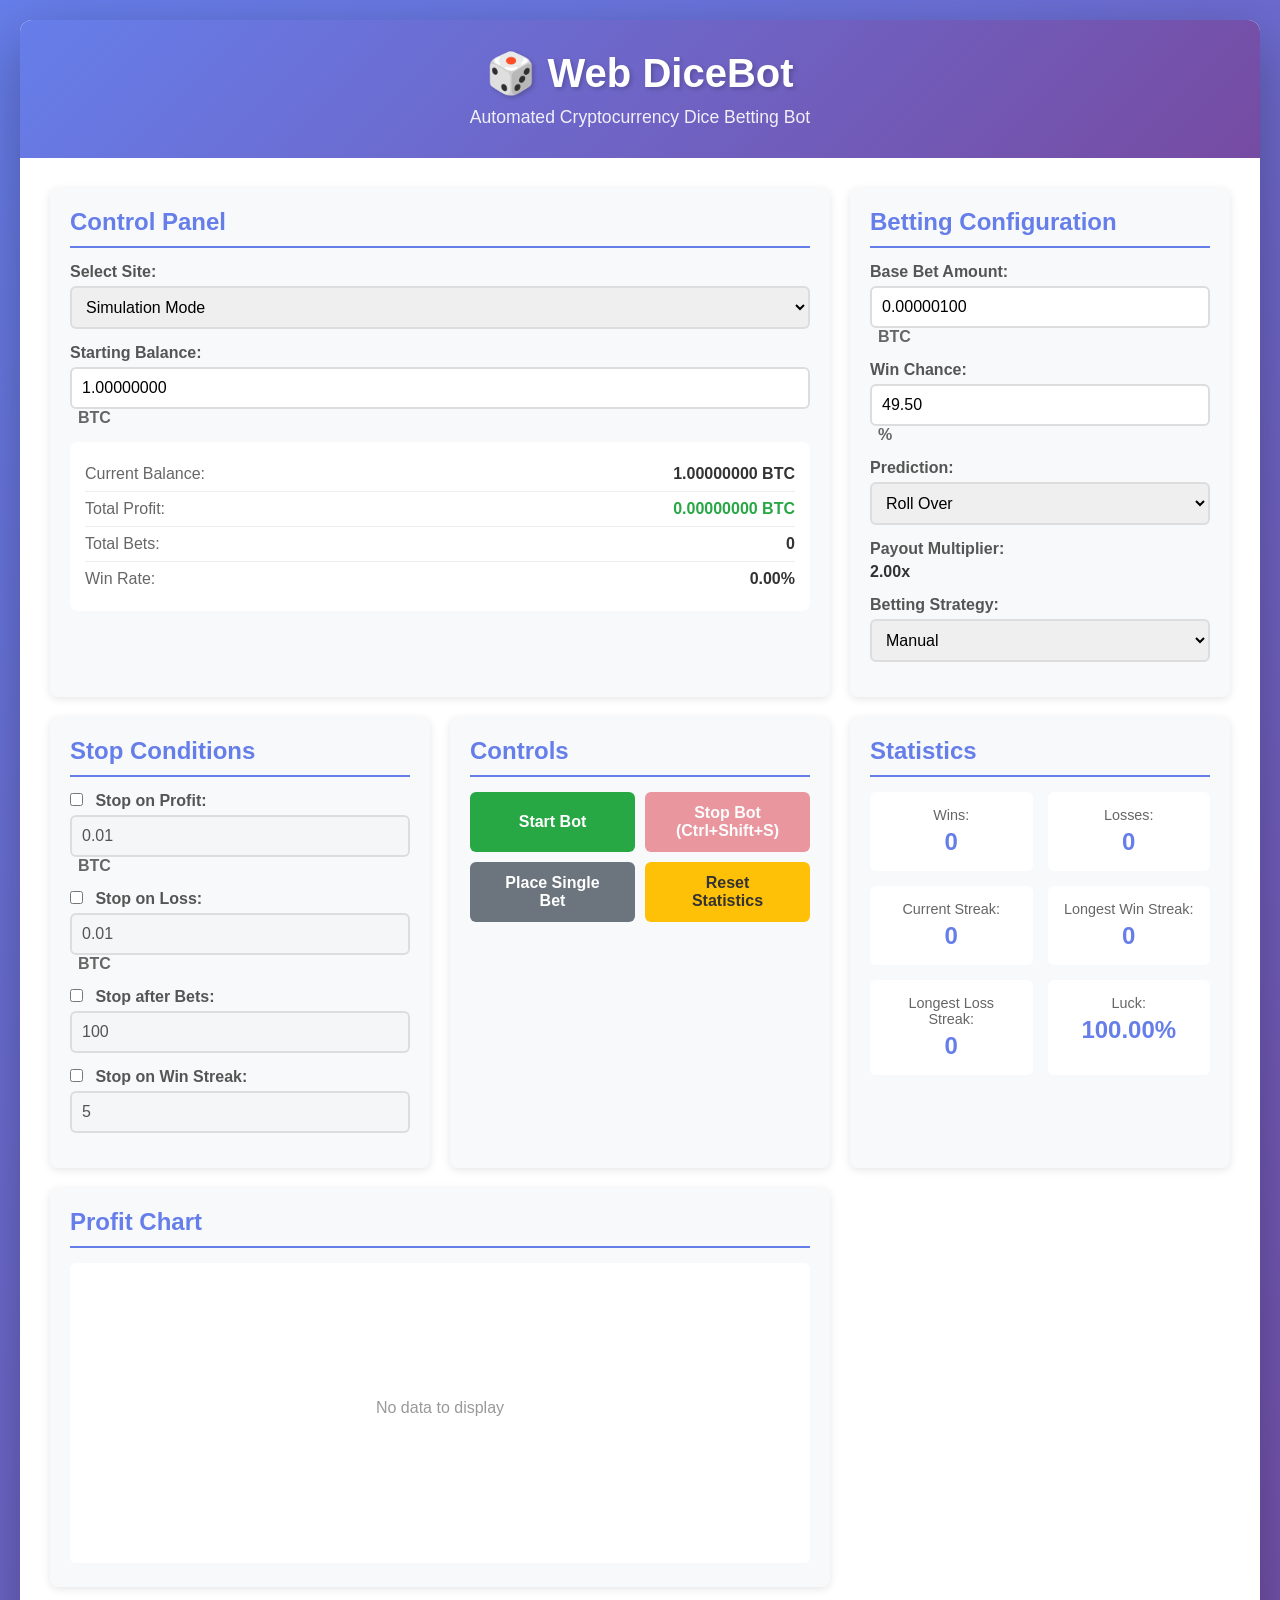
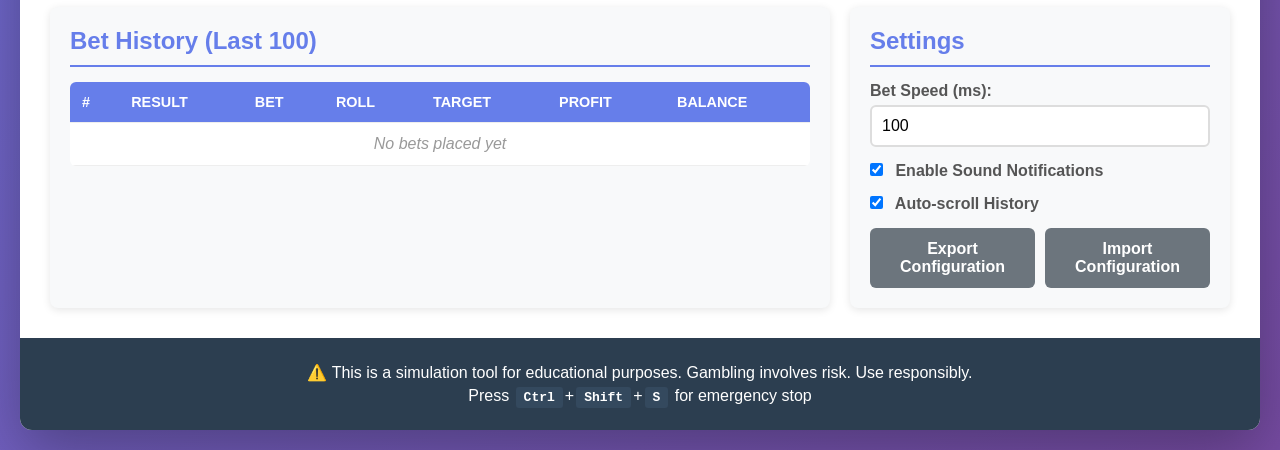
==== index.html @ 498055ae "Complete web-based dice bot implementation with all features Co-authored-by: sushiomsky <4769440+sus" ====
<!DOCTYPE html>
<html lang="en">
<head>
    <meta charset="UTF-8">
    <meta name="viewport" content="width=device-width, initial-scale=1.0">
    <title>Web DiceBot - Automated Dice Betting Bot</title>
    <link rel="stylesheet" href="styles.css">
</head>
<body>
    <div class="container">
        <header>
            <h1>🎲 Web DiceBot</h1>
            <p class="subtitle">Automated Cryptocurrency Dice Betting Bot</p>
        </header>

        <div class="main-content">
            <!-- Control Panel -->
            <div class="panel control-panel">
                <h2>Control Panel</h2>
                <div class="form-group">
                    <label for="site-select">Select Site:</label>
                    <select id="site-select">
                        <option value="simulation">Simulation Mode</option>
                        <option value="primedice">PrimeDice</option>
                        <option value="stake">Stake.com</option>
                        <option value="bitsler">Bitsler</option>
                        <option value="999dice">999Dice</option>
                    </select>
                </div>
                <div class="form-group">
                    <label for="balance">Starting Balance:</label>
                    <input type="number" id="balance" value="1.00000000" step="0.00000001" min="0">
                    <span class="unit">BTC</span>
                </div>
                <div class="status-display">
                    <div class="status-item">
                        <span class="label">Current Balance:</span>
                        <span id="current-balance" class="value">1.00000000 BTC</span>
                    </div>
                    <div class="status-item">
                        <span class="label">Total Profit:</span>
                        <span id="total-profit" class="value profit-positive">0.00000000 BTC</span>
                    </div>
                    <div class="status-item">
                        <span class="label">Total Bets:</span>
                        <span id="total-bets" class="value">0</span>
                    </div>
                    <div class="status-item">
                        <span class="label">Win Rate:</span>
                        <span id="win-rate" class="value">0.00%</span>
                    </div>
                </div>
            </div>

            <!-- Betting Configuration -->
            <div class="panel betting-panel">
                <h2>Betting Configuration</h2>
                <div class="form-group">
                    <label for="bet-amount">Base Bet Amount:</label>
                    <input type="number" id="bet-amount" value="0.00000100" step="0.00000001" min="0.00000001">
                    <span class="unit">BTC</span>
                </div>
                <div class="form-group">
                    <label for="win-chance">Win Chance:</label>
                    <input type="number" id="win-chance" value="49.50" step="0.01" min="0.01" max="98">
                    <span class="unit">%</span>
                </div>
                <div class="form-group">
                    <label for="prediction">Prediction:</label>
                    <select id="prediction">
                        <option value="over">Roll Over</option>
                        <option value="under">Roll Under</option>
                    </select>
                </div>
                <div class="form-group">
                    <label>Payout Multiplier:</label>
                    <span id="payout-multiplier" class="value">2.00x</span>
                </div>
                <div class="form-group">
                    <label for="strategy">Betting Strategy:</label>
                    <select id="strategy">
                        <option value="manual">Manual</option>
                        <option value="martingale">Martingale</option>
                        <option value="fibonacci">Fibonacci</option>
                        <option value="dalembert">D'Alembert</option>
                        <option value="labouchere">Labouchere</option>
                        <option value="custom">Custom Script</option>
                    </select>
                </div>
                <div id="strategy-config" class="strategy-config" style="display: none;">
                    <div class="form-group">
                        <label for="on-loss">On Loss:</label>
                        <select id="on-loss">
                            <option value="reset">Reset to Base</option>
                            <option value="increase">Increase by %</option>
                            <option value="multiply">Multiply by X</option>
                        </select>
                    </div>
                    <div class="form-group">
                        <label for="loss-value">Loss Value:</label>
                        <input type="number" id="loss-value" value="2" step="0.1" min="0">
                    </div>
                    <div class="form-group">
                        <label for="on-win">On Win:</label>
                        <select id="on-win">
                            <option value="reset">Reset to Base</option>
                            <option value="increase">Increase by %</option>
                            <option value="multiply">Multiply by X</option>
                        </select>
                    </div>
                    <div class="form-group">
                        <label for="win-value">Win Value:</label>
                        <input type="number" id="win-value" value="1" step="0.1" min="0">
                    </div>
                </div>
                <div id="custom-script-config" class="custom-script-config" style="display: none;">
                    <label for="lua-script">Custom Lua Script:</label>
                    <textarea id="lua-script" rows="10" placeholder="-- Enter your Lua script here
-- Available variables: balance, basebet, previousbet, win, loss
-- Example:
if win then
    nextbet = basebet
else
    nextbet = previousbet * 2
end"></textarea>
                </div>
            </div>

            <!-- Stop Conditions -->
            <div class="panel stop-conditions-panel">
                <h2>Stop Conditions</h2>
                <div class="form-group">
                    <label>
                        <input type="checkbox" id="stop-profit-enabled">
                        Stop on Profit:
                    </label>
                    <input type="number" id="stop-profit" value="0.01" step="0.00000001" disabled>
                    <span class="unit">BTC</span>
                </div>
                <div class="form-group">
                    <label>
                        <input type="checkbox" id="stop-loss-enabled">
                        Stop on Loss:
                    </label>
                    <input type="number" id="stop-loss" value="0.01" step="0.00000001" disabled>
                    <span class="unit">BTC</span>
                </div>
                <div class="form-group">
                    <label>
                        <input type="checkbox" id="stop-bets-enabled">
                        Stop after Bets:
                    </label>
                    <input type="number" id="stop-bets" value="100" step="1" min="1" disabled>
                </div>
                <div class="form-group">
                    <label>
                        <input type="checkbox" id="stop-streak-enabled">
                        Stop on Win Streak:
                    </label>
                    <input type="number" id="stop-streak" value="5" step="1" min="1" disabled>
                </div>
            </div>

            <!-- Control Buttons -->
            <div class="panel control-buttons-panel">
                <h2>Controls</h2>
                <div class="button-group">
                    <button id="start-bot" class="btn btn-primary">Start Bot</button>
                    <button id="stop-bot" class="btn btn-danger" disabled>Stop Bot (Ctrl+Shift+S)</button>
                    <button id="place-bet" class="btn btn-secondary">Place Single Bet</button>
                    <button id="reset-stats" class="btn btn-warning">Reset Statistics</button>
                </div>
            </div>

            <!-- Statistics Panel -->
            <div class="panel stats-panel">
                <h2>Statistics</h2>
                <div class="stats-grid">
                    <div class="stat-item">
                        <span class="stat-label">Wins:</span>
                        <span id="stat-wins" class="stat-value">0</span>
                    </div>
                    <div class="stat-item">
                        <span class="stat-label">Losses:</span>
                        <span id="stat-losses" class="stat-value">0</span>
                    </div>
                    <div class="stat-item">
                        <span class="stat-label">Current Streak:</span>
                        <span id="stat-streak" class="stat-value">0</span>
                    </div>
                    <div class="stat-item">
                        <span class="stat-label">Longest Win Streak:</span>
                        <span id="stat-longest-win" class="stat-value">0</span>
                    </div>
                    <div class="stat-item">
                        <span class="stat-label">Longest Loss Streak:</span>
                        <span id="stat-longest-loss" class="stat-value">0</span>
                    </div>
                    <div class="stat-item">
                        <span class="stat-label">Luck:</span>
                        <span id="stat-luck" class="stat-value">100.00%</span>
                    </div>
                </div>
            </div>

            <!-- Chart Panel -->
            <div class="panel chart-panel">
                <h2>Profit Chart</h2>
                <canvas id="profit-chart"></canvas>
            </div>

            <!-- Bet History -->
            <div class="panel history-panel">
                <h2>Bet History (Last 100)</h2>
                <div class="table-container">
                    <table id="bet-history">
                        <thead>
                            <tr>
                                <th>#</th>
                                <th>Result</th>
                                <th>Bet</th>
                                <th>Roll</th>
                                <th>Target</th>
                                <th>Profit</th>
                                <th>Balance</th>
                            </tr>
                        </thead>
                        <tbody id="bet-history-body">
                            <tr>
                                <td colspan="7" class="no-data">No bets placed yet</td>
                            </tr>
                        </tbody>
                    </table>
                </div>
            </div>

            <!-- Settings Panel -->
            <div class="panel settings-panel">
                <h2>Settings</h2>
                <div class="form-group">
                    <label for="bet-speed">Bet Speed (ms):</label>
                    <input type="number" id="bet-speed" value="100" step="10" min="10">
                </div>
                <div class="form-group">
                    <label>
                        <input type="checkbox" id="sound-enabled" checked>
                        Enable Sound Notifications
                    </label>
                </div>
                <div class="form-group">
                    <label>
                        <input type="checkbox" id="auto-scroll" checked>
                        Auto-scroll History
                    </label>
                </div>
                <div class="button-group">
                    <button id="export-config" class="btn btn-secondary">Export Configuration</button>
                    <button id="import-config" class="btn btn-secondary">Import Configuration</button>
                    <input type="file" id="import-file" style="display: none;" accept=".json">
                </div>
            </div>
        </div>

        <footer>
            <p>⚠️ This is a simulation tool for educational purposes. Gambling involves risk. Use responsibly.</p>
            <p>Press <kbd>Ctrl</kbd>+<kbd>Shift</kbd>+<kbd>S</kbd> for emergency stop</p>
        </footer>
    </div>

    <script src="script.js"></script>
</body>
</html>
---- styles.css ----
/* Global Styles */
* {
    margin: 0;
    padding: 0;
    box-sizing: border-box;
}

body {
    font-family: -apple-system, BlinkMacSystemFont, 'Segoe UI', Roboto, Oxygen, Ubuntu, Cantarell, sans-serif;
    background: linear-gradient(135deg, #667eea 0%, #764ba2 100%);
    min-height: 100vh;
    padding: 20px;
    color: #333;
}

.container {
    max-width: 1400px;
    margin: 0 auto;
    background: #fff;
    border-radius: 12px;
    box-shadow: 0 20px 60px rgba(0, 0, 0, 0.3);
    overflow: hidden;
}

header {
    background: linear-gradient(135deg, #667eea 0%, #764ba2 100%);
    color: white;
    padding: 30px;
    text-align: center;
}

header h1 {
    font-size: 2.5em;
    margin-bottom: 10px;
    text-shadow: 2px 2px 4px rgba(0, 0, 0, 0.2);
}

.subtitle {
    font-size: 1.1em;
    opacity: 0.9;
}

.main-content {
    padding: 30px;
    display: grid;
    grid-template-columns: repeat(auto-fit, minmax(300px, 1fr));
    gap: 20px;
}

/* Panel Styles */
.panel {
    background: #f8f9fa;
    border-radius: 8px;
    padding: 20px;
    box-shadow: 0 2px 8px rgba(0, 0, 0, 0.1);
}

.panel h2 {
    color: #667eea;
    margin-bottom: 15px;
    font-size: 1.5em;
    border-bottom: 2px solid #667eea;
    padding-bottom: 10px;
}

/* Form Styles */
.form-group {
    margin-bottom: 15px;
}

.form-group label {
    display: block;
    margin-bottom: 5px;
    font-weight: 600;
    color: #555;
}

.form-group input[type="number"],
.form-group input[type="text"],
.form-group select,
.form-group textarea {
    width: 100%;
    padding: 10px;
    border: 2px solid #ddd;
    border-radius: 6px;
    font-size: 1em;
    transition: border-color 0.3s;
}

.form-group input:focus,
.form-group select:focus,
.form-group textarea:focus {
    outline: none;
    border-color: #667eea;
}

.form-group input[type="checkbox"] {
    margin-right: 8px;
    width: auto;
    cursor: pointer;
}

.unit {
    margin-left: 8px;
    color: #666;
    font-weight: 600;
}

.value {
    font-weight: 700;
    color: #333;
}

/* Status Display */
.status-display {
    background: white;
    border-radius: 8px;
    padding: 15px;
    margin-top: 15px;
}

.status-item {
    display: flex;
    justify-content: space-between;
    padding: 8px 0;
    border-bottom: 1px solid #eee;
}

.status-item:last-child {
    border-bottom: none;
}

.status-item .label {
    color: #666;
}

.profit-positive {
    color: #28a745;
}

.profit-negative {
    color: #dc3545;
}

/* Button Styles */
.button-group {
    display: flex;
    gap: 10px;
    flex-wrap: wrap;
    margin-top: 15px;
}

.btn {
    padding: 12px 24px;
    border: none;
    border-radius: 6px;
    font-size: 1em;
    font-weight: 600;
    cursor: pointer;
    transition: all 0.3s;
    flex: 1;
    min-width: 120px;
}

.btn:hover {
    transform: translateY(-2px);
    box-shadow: 0 4px 12px rgba(0, 0, 0, 0.2);
}

.btn:active {
    transform: translateY(0);
}

.btn:disabled {
    opacity: 0.5;
    cursor: not-allowed;
    transform: none !important;
}

.btn-primary {
    background: #28a745;
    color: white;
}

.btn-primary:hover {
    background: #218838;
}

.btn-danger {
    background: #dc3545;
    color: white;
}

.btn-danger:hover {
    background: #c82333;
}

.btn-secondary {
    background: #6c757d;
    color: white;
}

.btn-secondary:hover {
    background: #5a6268;
}

.btn-warning {
    background: #ffc107;
    color: #333;
}

.btn-warning:hover {
    background: #e0a800;
}

/* Statistics Grid */
.stats-grid {
    display: grid;
    grid-template-columns: repeat(auto-fit, minmax(150px, 1fr));
    gap: 15px;
    margin-top: 15px;
}

.stat-item {
    background: white;
    padding: 15px;
    border-radius: 6px;
    text-align: center;
}

.stat-label {
    display: block;
    color: #666;
    font-size: 0.9em;
    margin-bottom: 5px;
}

.stat-value {
    display: block;
    font-size: 1.5em;
    font-weight: 700;
    color: #667eea;
}

/* Chart Styles */
#profit-chart {
    width: 100%;
    height: 300px;
    background: white;
    border-radius: 6px;
}

/* Table Styles */
.table-container {
    overflow-x: auto;
    margin-top: 15px;
}

table {
    width: 100%;
    border-collapse: collapse;
    background: white;
    border-radius: 6px;
    overflow: hidden;
}

thead {
    background: #667eea;
    color: white;
}

th, td {
    padding: 12px;
    text-align: left;
    border-bottom: 1px solid #eee;
}

th {
    font-weight: 600;
    text-transform: uppercase;
    font-size: 0.9em;
}

tbody tr:hover {
    background: #f8f9fa;
}

.bet-win {
    background: #d4edda !important;
}

.bet-loss {
    background: #f8d7da !important;
}

.no-data {
    text-align: center;
    color: #999;
    font-style: italic;
}

/* Strategy Config */
.strategy-config,
.custom-script-config {
    background: white;
    padding: 15px;
    border-radius: 6px;
    margin-top: 15px;
}

/* Specific Panel Layouts */
.control-panel {
    grid-column: span 2;
}

.chart-panel {
    grid-column: span 2;
}

.history-panel {
    grid-column: span 2;
}

/* Footer */
footer {
    background: #2c3e50;
    color: white;
    padding: 20px;
    text-align: center;
}

footer p {
    margin: 5px 0;
}

kbd {
    background: #34495e;
    padding: 3px 8px;
    border-radius: 3px;
    font-family: monospace;
    font-weight: 600;
    margin: 0 2px;
}

/* Responsive Design */
@media (max-width: 768px) {
    .main-content {
        grid-template-columns: 1fr;
    }
    
    .control-panel,
    .chart-panel,
    .history-panel {
        grid-column: span 1;
    }
    
    header h1 {
        font-size: 1.8em;
    }
    
    .button-group {
        flex-direction: column;
    }
    
    .btn {
        width: 100%;
    }
}

/* Animation */
@keyframes pulse {
    0%, 100% {
        opacity: 1;
    }
    50% {
        opacity: 0.5;
    }
}

.betting-active {
    animation: pulse 1s infinite;
}

/* Scrollbar Styling */
::-webkit-scrollbar {
    width: 10px;
    height: 10px;
}

::-webkit-scrollbar-track {
    background: #f1f1f1;
    border-radius: 5px;
}

::-webkit-scrollbar-thumb {
    background: #667eea;
    border-radius: 5px;
}

::-webkit-scrollbar-thumb:hover {
    background: #764ba2;
}
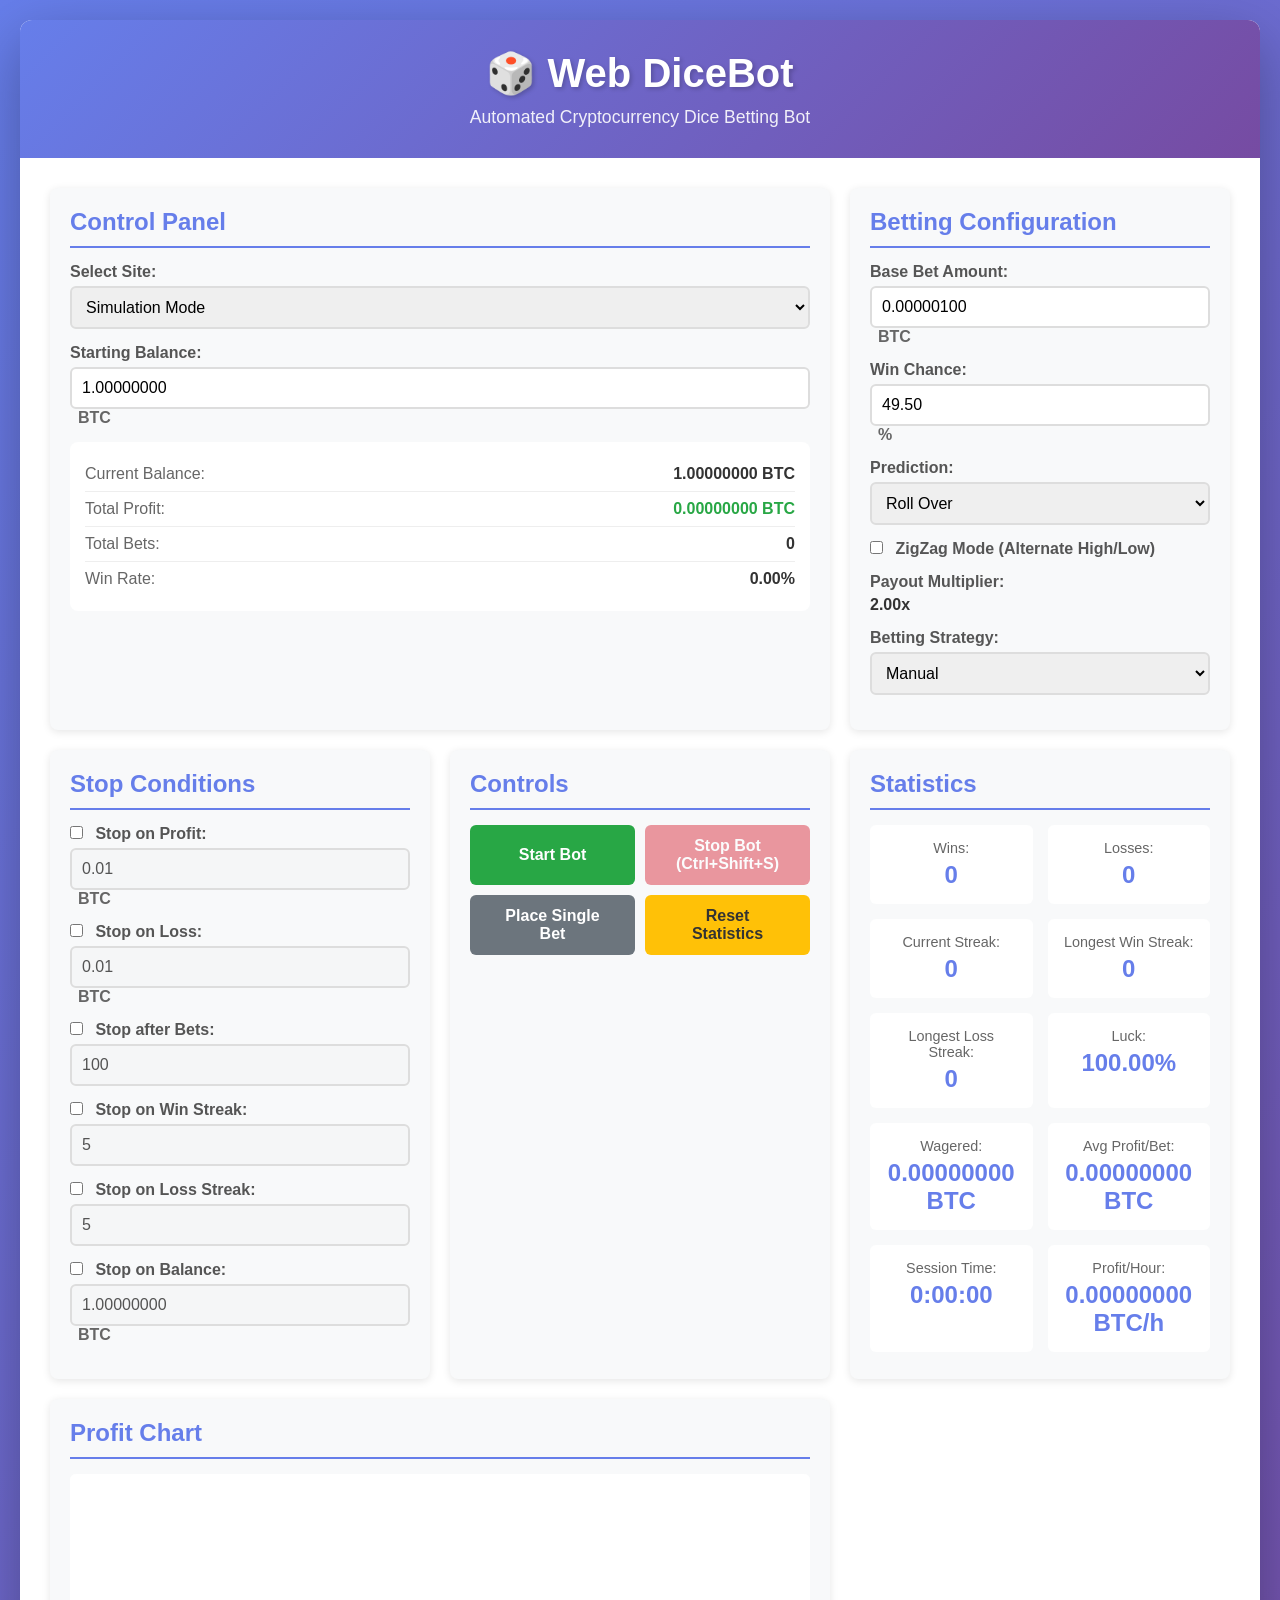
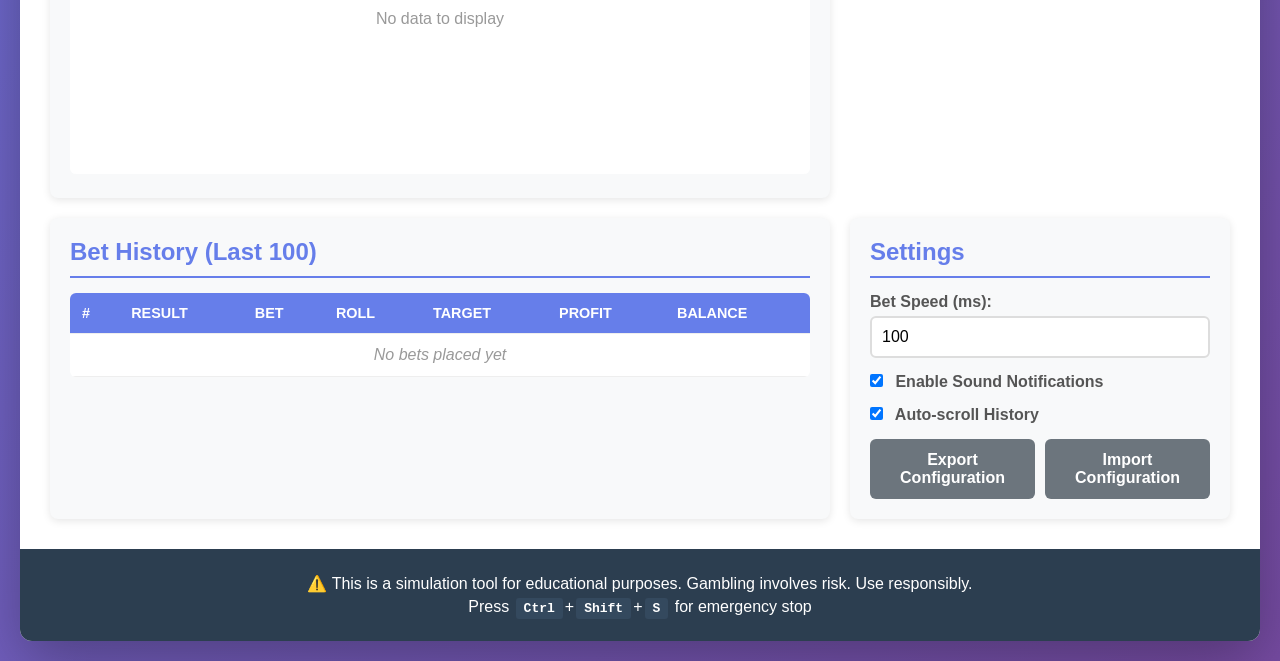
==== commit 3e94dcb0: "Add DuckDice API, ZigZag mode, enhanced statistics, and additional stop conditions Co-authored-by: s" ====
--- a/index.html
+++ b/index.html
@@ -24,8 +24,42 @@
                         <option value="primedice">PrimeDice</option>
                         <option value="stake">Stake.com</option>
                         <option value="bitsler">Bitsler</option>
+                        <option value="duckdice">DuckDice</option>
                         <option value="999dice">999Dice</option>
                     </select>
+                </div>
+                
+                <!-- API Authentication Panel -->
+                <div id="api-auth-panel" style="display: none;">
+                    <div class="form-group">
+                        <label>API Authentication</label>
+                        <div id="api-status" class="api-status disconnected">Not Connected</div>
+                    </div>
+                    
+                    <!-- Stake/Bitsler API Key -->
+                    <div id="api-key-auth" class="auth-method" style="display: none;">
+                        <div class="form-group">
+                            <label for="api-key">API Key:</label>
+                            <input type="password" id="api-key" placeholder="Enter your API key">
+                        </div>
+                    </div>
+                    
+                    <!-- PrimeDice/999Dice Username/Password -->
+                    <div id="username-auth" class="auth-method" style="display: none;">
+                        <div class="form-group">
+                            <label for="api-username">Username:</label>
+                            <input type="text" id="api-username" placeholder="Enter username">
+                        </div>
+                        <div class="form-group">
+                            <label for="api-password">Password:</label>
+                            <input type="password" id="api-password" placeholder="Enter password">
+                        </div>
+                    </div>
+                    
+                    <div class="button-group">
+                        <button id="connect-api" class="btn btn-primary">Connect</button>
+                        <button id="disconnect-api" class="btn btn-secondary" style="display: none;">Disconnect</button>
+                    </div>
                 </div>
                 <div class="form-group">
                     <label for="balance">Starting Balance:</label>
@@ -71,6 +105,12 @@
                         <option value="over">Roll Over</option>
                         <option value="under">Roll Under</option>
                     </select>
+                </div>
+                <div class="form-group">
+                    <label>
+                        <input type="checkbox" id="zigzag-enabled">
+                        ZigZag Mode (Alternate High/Low)
+                    </label>
                 </div>
                 <div class="form-group">
                     <label>Payout Multiplier:</label>
@@ -159,6 +199,21 @@
                     </label>
                     <input type="number" id="stop-streak" value="5" step="1" min="1" disabled>
                 </div>
+                <div class="form-group">
+                    <label>
+                        <input type="checkbox" id="stop-loss-streak-enabled">
+                        Stop on Loss Streak:
+                    </label>
+                    <input type="number" id="stop-loss-streak" value="5" step="1" min="1" disabled>
+                </div>
+                <div class="form-group">
+                    <label>
+                        <input type="checkbox" id="stop-balance-enabled">
+                        Stop on Balance:
+                    </label>
+                    <input type="number" id="stop-balance" value="1.00000000" step="0.00000001" disabled>
+                    <span class="unit">BTC</span>
+                </div>
             </div>
 
             <!-- Control Buttons -->
@@ -199,6 +254,22 @@
                     <div class="stat-item">
                         <span class="stat-label">Luck:</span>
                         <span id="stat-luck" class="stat-value">100.00%</span>
+                    </div>
+                    <div class="stat-item">
+                        <span class="stat-label">Wagered:</span>
+                        <span id="stat-wagered" class="stat-value">0.00000000 BTC</span>
+                    </div>
+                    <div class="stat-item">
+                        <span class="stat-label">Avg Profit/Bet:</span>
+                        <span id="stat-avg-profit" class="stat-value">0.00000000 BTC</span>
+                    </div>
+                    <div class="stat-item">
+                        <span class="stat-label">Session Time:</span>
+                        <span id="stat-session-time" class="stat-value">0:00:00</span>
+                    </div>
+                    <div class="stat-item">
+                        <span class="stat-label">Profit/Hour:</span>
+                        <span id="stat-profit-hour" class="stat-value">0.00000000 BTC/h</span>
                     </div>
                 </div>
             </div>
@@ -267,6 +338,7 @@
         </footer>
     </div>
 
+    <script src="casino-api.js"></script>
     <script src="script.js"></script>
 </body>
 </html>
--- a/styles.css
+++ b/styles.css
@@ -400,3 +400,40 @@
 ::-webkit-scrollbar-thumb:hover {
     background: #764ba2;
 }
+
+/* API Authentication Styles */
+#api-auth-panel {
+    background: white;
+    border-radius: 8px;
+    padding: 15px;
+    margin-top: 15px;
+    border: 2px solid #ddd;
+}
+
+.api-status {
+    padding: 10px;
+    border-radius: 6px;
+    font-weight: 600;
+    text-align: center;
+    margin-bottom: 10px;
+}
+
+.api-status.connected {
+    background: #d4edda;
+    color: #155724;
+    border: 2px solid #28a745;
+}
+
+.api-status.disconnected {
+    background: #f8d7da;
+    color: #721c24;
+    border: 2px solid #dc3545;
+}
+
+.auth-method {
+    margin-top: 10px;
+}
+
+#api-auth-panel .form-group input {
+    width: 100%;
+}
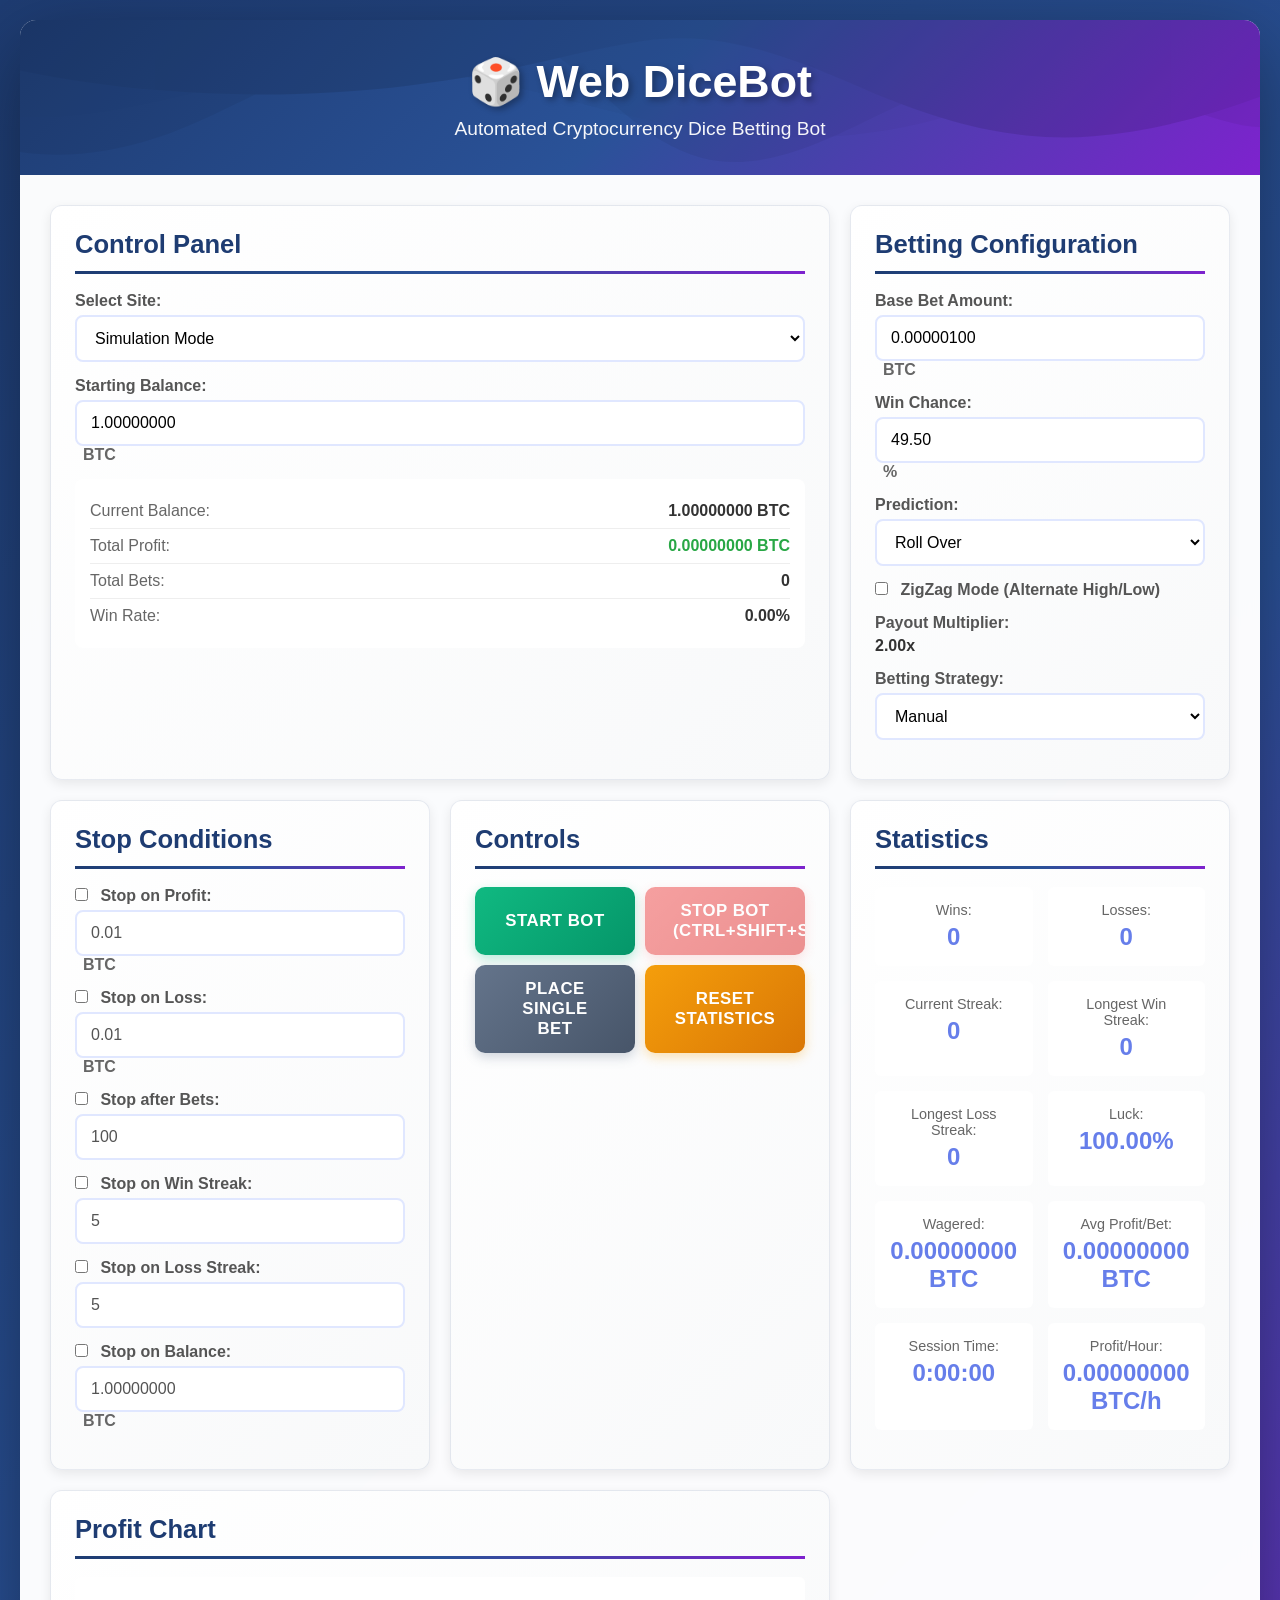
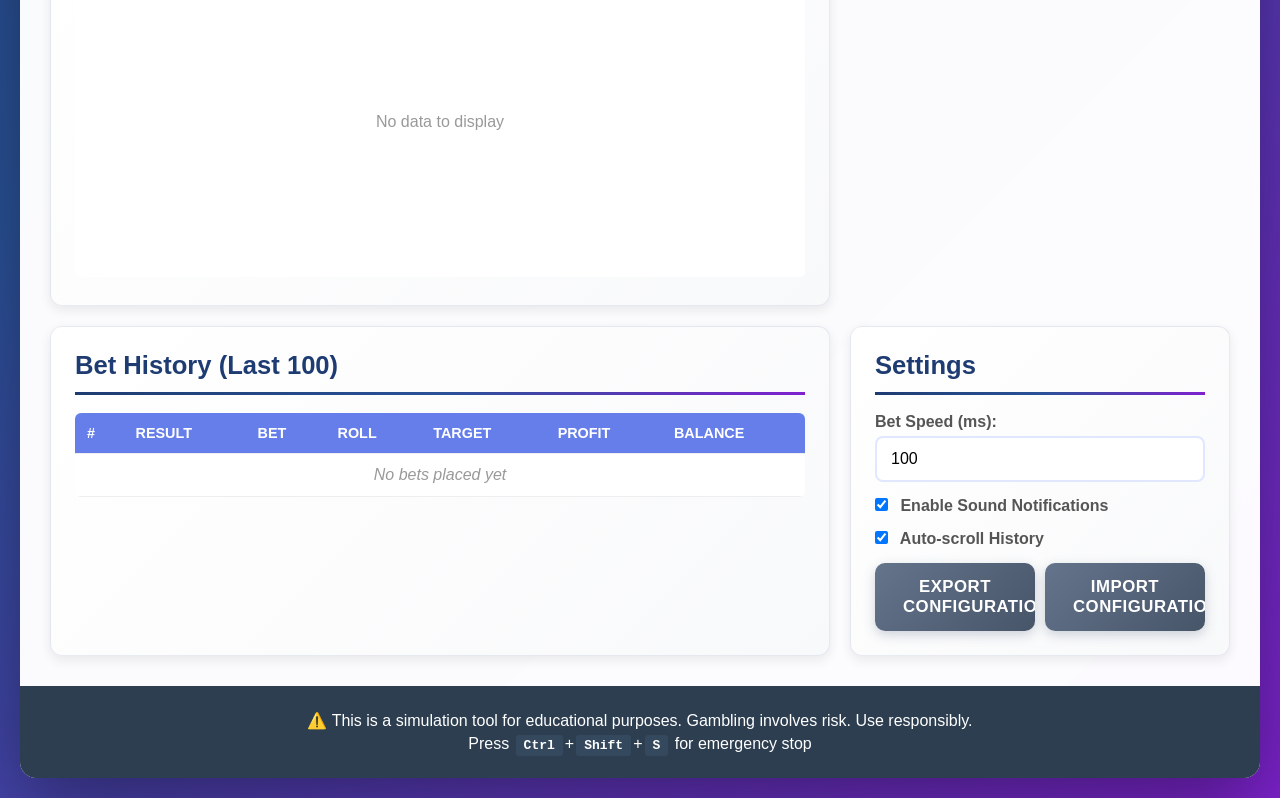
==== commit 07ef80aa: "Implement 100% Seuntjie's DiceBot script compatibility, remove 999dice, improve UI design Co-authore" ====
--- a/index.html
+++ b/index.html
@@ -25,7 +25,6 @@
                         <option value="stake">Stake.com</option>
                         <option value="bitsler">Bitsler</option>
                         <option value="duckdice">DuckDice</option>
-                        <option value="999dice">999Dice</option>
                     </select>
                 </div>
                 
@@ -154,14 +153,17 @@
                     </div>
                 </div>
                 <div id="custom-script-config" class="custom-script-config" style="display: none;">
-                    <label for="lua-script">Custom Lua Script:</label>
-                    <textarea id="lua-script" rows="10" placeholder="-- Enter your Lua script here
--- Available variables: balance, basebet, previousbet, win, loss
--- Example:
-if win then
+                    <label for="lua-script">Custom Lua Script (Seuntjie's DiceBot Compatible):</label>
+                    <textarea id="lua-script" rows="12" placeholder="-- 100% Seuntjie's DiceBot Compatible
+-- Read-Write: nextbet, chance, bethigh
+-- Read-Only: balance, profit, currentstreak, previousbet, previousprofit, 
+--            win, losses, wins, totalbets, basebet
+-- Functions: stop(), resetseed(), print(msg)
+-- Example Martingale:
+if currentstreak < 0 then
+    nextbet = previousbet * 2
+else
     nextbet = basebet
-else
-    nextbet = previousbet * 2
 end"></textarea>
                 </div>
             </div>
--- a/styles.css
+++ b/styles.css
@@ -7,37 +7,57 @@
 
 body {
     font-family: -apple-system, BlinkMacSystemFont, 'Segoe UI', Roboto, Oxygen, Ubuntu, Cantarell, sans-serif;
-    background: linear-gradient(135deg, #667eea 0%, #764ba2 100%);
+    background: linear-gradient(135deg, #1e3c72 0%, #2a5298 50%, #7e22ce 100%);
     min-height: 100vh;
     padding: 20px;
     color: #333;
 }
 
 .container {
-    max-width: 1400px;
+    max-width: 1600px;
     margin: 0 auto;
-    background: #fff;
-    border-radius: 12px;
-    box-shadow: 0 20px 60px rgba(0, 0, 0, 0.3);
+    background: rgba(255, 255, 255, 0.98);
+    border-radius: 16px;
+    box-shadow: 0 25px 80px rgba(0, 0, 0, 0.4);
     overflow: hidden;
+    backdrop-filter: blur(10px);
 }
 
 header {
-    background: linear-gradient(135deg, #667eea 0%, #764ba2 100%);
-    color: white;
-    padding: 30px;
+    background: linear-gradient(135deg, #1e3c72 0%, #2a5298 50%, #7e22ce 100%);
+    color: white;
+    padding: 35px 30px;
     text-align: center;
+    position: relative;
+}
+
+header::before {
+    content: '';
+    position: absolute;
+    top: 0;
+    left: 0;
+    right: 0;
+    bottom: 0;
+    background: url('data:image/svg+xml,<svg xmlns="http://www.w3.org/2000/svg" viewBox="0 0 1200 120"><path d="M0,0V46.29c47.79,22.2,103.59,32.17,158,28,70.36-5.37,136.33-33.31,206.8-37.5C438.64,32.43,512.34,53.67,583,72.05c69.27,18,138.3,24.88,209.4,13.08,36.15-6,69.85-17.84,104.45-29.34C989.49,25,1113-14.29,1200,52.47V0Z" opacity=".25"/><path d="M0,0V15.81C13,36.92,27.64,56.86,47.69,72.05,99.41,111.27,165,111,224.58,91.58c31.15-10.15,60.09-26.07,89.67-39.8,40.92-19,84.73-46,130.83-49.67,36.26-2.85,70.9,9.42,98.6,31.56,31.77,25.39,62.32,62,103.63,73,40.44,10.79,81.35-6.69,119.13-24.28s75.16-39,116.92-43.05c59.73-5.85,113.28,22.88,168.9,38.84,30.2,8.66,59,6.17,87.09-7.5,22.43-10.89,48-26.93,60.65-49.24V0Z" opacity=".5"/><path d="M0,0V5.63C149.93,59,314.09,71.32,475.83,42.57c43-7.64,84.23-20.12,127.61-26.46,59-8.63,112.48,12.24,165.56,35.4C827.93,77.22,886,95.24,951.2,90c86.53-7,172.46-45.71,248.8-84.81V0Z"/></svg>') no-repeat center bottom;
+    background-size: cover;
+    opacity: 0.1;
 }
 
 header h1 {
-    font-size: 2.5em;
+    font-size: 2.8em;
     margin-bottom: 10px;
-    text-shadow: 2px 2px 4px rgba(0, 0, 0, 0.2);
+    text-shadow: 3px 3px 6px rgba(0, 0, 0, 0.3);
+    font-weight: 700;
+    position: relative;
+    z-index: 1;
 }
 
 .subtitle {
-    font-size: 1.1em;
-    opacity: 0.9;
+    font-size: 1.2em;
+    opacity: 0.95;
+    font-weight: 300;
+    position: relative;
+    z-index: 1;
 }
 
 .main-content {
@@ -49,18 +69,27 @@
 
 /* Panel Styles */
 .panel {
-    background: #f8f9fa;
-    border-radius: 8px;
-    padding: 20px;
-    box-shadow: 0 2px 8px rgba(0, 0, 0, 0.1);
+    background: linear-gradient(135deg, #ffffff 0%, #f8f9fa 100%);
+    border-radius: 12px;
+    padding: 24px;
+    box-shadow: 0 4px 12px rgba(0, 0, 0, 0.08);
+    border: 1px solid rgba(30, 60, 114, 0.1);
+    transition: transform 0.3s ease, box-shadow 0.3s ease;
+}
+
+.panel:hover {
+    transform: translateY(-2px);
+    box-shadow: 0 6px 16px rgba(0, 0, 0, 0.12);
 }
 
 .panel h2 {
-    color: #667eea;
-    margin-bottom: 15px;
-    font-size: 1.5em;
-    border-bottom: 2px solid #667eea;
-    padding-bottom: 10px;
+    color: #1e3c72;
+    margin-bottom: 18px;
+    font-size: 1.6em;
+    border-bottom: 3px solid;
+    border-image: linear-gradient(90deg, #1e3c72 0%, #2a5298 50%, #7e22ce 100%) 1;
+    padding-bottom: 12px;
+    font-weight: 600;
 }
 
 /* Form Styles */
@@ -77,21 +106,25 @@
 
 .form-group input[type="number"],
 .form-group input[type="text"],
+.form-group input[type="password"],
 .form-group select,
 .form-group textarea {
     width: 100%;
-    padding: 10px;
-    border: 2px solid #ddd;
-    border-radius: 6px;
+    padding: 12px 14px;
+    border: 2px solid #e0e7ff;
+    border-radius: 8px;
     font-size: 1em;
-    transition: border-color 0.3s;
+    transition: all 0.3s ease;
+    background: white;
 }
 
 .form-group input:focus,
 .form-group select:focus,
 .form-group textarea:focus {
     outline: none;
-    border-color: #667eea;
+    border-color: #2a5298;
+    box-shadow: 0 0 0 3px rgba(42, 82, 152, 0.1);
+    background: #fafbff;
 }
 
 .form-group input[type="checkbox"] {
@@ -151,24 +184,46 @@
 }
 
 .btn {
-    padding: 12px 24px;
+    padding: 14px 28px;
     border: none;
-    border-radius: 6px;
-    font-size: 1em;
+    border-radius: 10px;
+    font-size: 1.05em;
     font-weight: 600;
     cursor: pointer;
-    transition: all 0.3s;
+    transition: all 0.3s ease;
     flex: 1;
-    min-width: 120px;
+    min-width: 130px;
+    position: relative;
+    overflow: hidden;
+    text-transform: uppercase;
+    letter-spacing: 0.5px;
+}
+
+.btn::before {
+    content: '';
+    position: absolute;
+    top: 50%;
+    left: 50%;
+    width: 0;
+    height: 0;
+    border-radius: 50%;
+    background: rgba(255, 255, 255, 0.3);
+    transform: translate(-50%, -50%);
+    transition: width 0.6s, height 0.6s;
+}
+
+.btn:hover::before {
+    width: 300px;
+    height: 300px;
 }
 
 .btn:hover {
-    transform: translateY(-2px);
-    box-shadow: 0 4px 12px rgba(0, 0, 0, 0.2);
+    transform: translateY(-3px);
+    box-shadow: 0 8px 20px rgba(0, 0, 0, 0.25);
 }
 
 .btn:active {
-    transform: translateY(0);
+    transform: translateY(-1px);
 }
 
 .btn:disabled {
@@ -178,39 +233,43 @@
 }
 
 .btn-primary {
-    background: #28a745;
-    color: white;
+    background: linear-gradient(135deg, #10b981 0%, #059669 100%);
+    color: white;
+    box-shadow: 0 4px 12px rgba(16, 185, 129, 0.3);
 }
 
 .btn-primary:hover {
-    background: #218838;
+    background: linear-gradient(135deg, #059669 0%, #047857 100%);
 }
 
 .btn-danger {
-    background: #dc3545;
-    color: white;
+    background: linear-gradient(135deg, #ef4444 0%, #dc2626 100%);
+    color: white;
+    box-shadow: 0 4px 12px rgba(239, 68, 68, 0.3);
 }
 
 .btn-danger:hover {
-    background: #c82333;
+    background: linear-gradient(135deg, #dc2626 0%, #b91c1c 100%);
 }
 
 .btn-secondary {
-    background: #6c757d;
-    color: white;
+    background: linear-gradient(135deg, #64748b 0%, #475569 100%);
+    color: white;
+    box-shadow: 0 4px 12px rgba(100, 116, 139, 0.3);
 }
 
 .btn-secondary:hover {
-    background: #5a6268;
+    background: linear-gradient(135deg, #475569 0%, #334155 100%);
 }
 
 .btn-warning {
-    background: #ffc107;
-    color: #333;
+    background: linear-gradient(135deg, #f59e0b 0%, #d97706 100%);
+    color: white;
+    box-shadow: 0 4px 12px rgba(245, 158, 11, 0.3);
 }
 
 .btn-warning:hover {
-    background: #e0a800;
+    background: linear-gradient(135deg, #d97706 0%, #b45309 100%);
 }
 
 /* Statistics Grid */
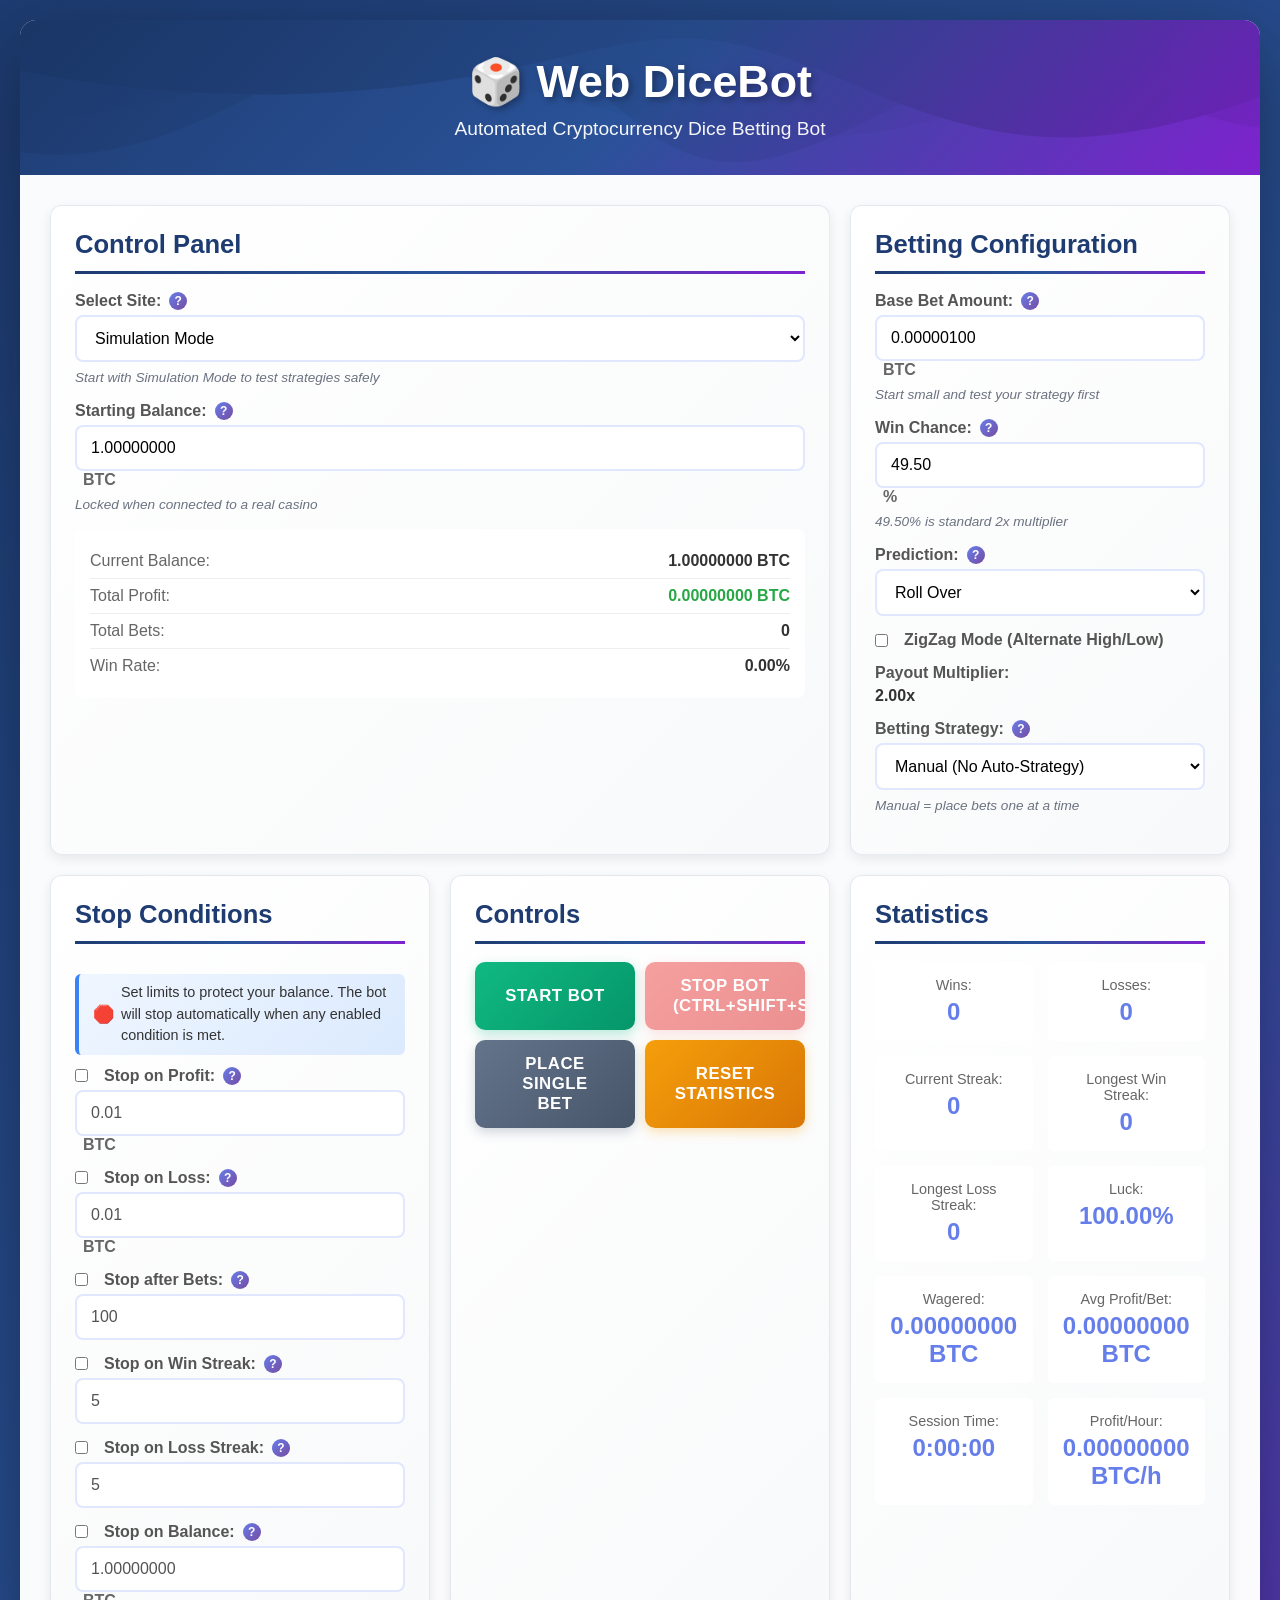
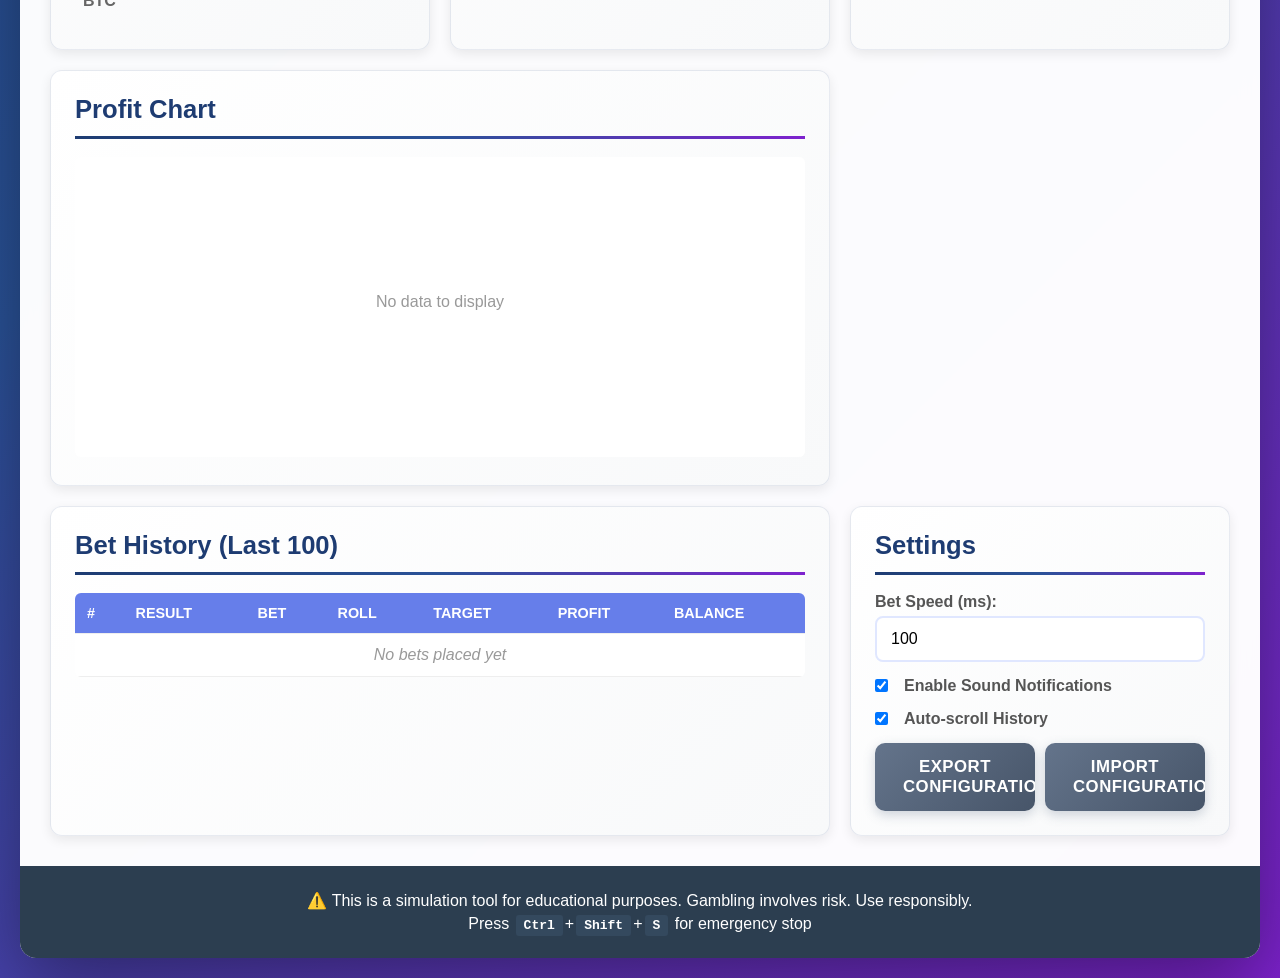
==== commit ed929882: "Improve UX/UI with tooltips, help text, and better visual feedback Co-authored-by: sushiomsky <47694" ====
--- a/index.html
+++ b/index.html
@@ -18,40 +18,45 @@
             <div class="panel control-panel">
                 <h2>Control Panel</h2>
                 <div class="form-group">
-                    <label for="site-select">Select Site:</label>
+                    <label for="site-select">
+                        Select Site:
+                        <span class="tooltip-container">
+                            <span class="tooltip-icon">?</span>
+                            <span class="tooltip-text">Choose a casino to connect with real money, or use Simulation Mode for safe testing without risk</span>
+                        </span>
+                    </label>
                     <select id="site-select">
                         <option value="simulation">Simulation Mode</option>
-                        <option value="primedice">PrimeDice</option>
                         <option value="stake">Stake.com</option>
                         <option value="bitsler">Bitsler</option>
                         <option value="duckdice">DuckDice</option>
                     </select>
+                    <small class="help-text">Start with Simulation Mode to test strategies safely</small>
                 </div>
                 
                 <!-- API Authentication Panel -->
                 <div id="api-auth-panel" style="display: none;">
+                    <div class="info-badge">
+                        <span class="info-badge-icon">🔐</span>
+                        <span>Connect to a real casino using your API key. Your key is stored only in browser memory and never shared.</span>
+                    </div>
                     <div class="form-group">
                         <label>API Authentication</label>
                         <div id="api-status" class="api-status disconnected">Not Connected</div>
                     </div>
                     
-                    <!-- Stake/Bitsler API Key -->
+                    <!-- API Key Authentication -->
                     <div id="api-key-auth" class="auth-method" style="display: none;">
                         <div class="form-group">
-                            <label for="api-key">API Key:</label>
+                            <label for="api-key">
+                                API Key:
+                                <span class="tooltip-container">
+                                    <span class="tooltip-icon">?</span>
+                                    <span class="tooltip-text">Get your API key from the casino's settings page. It allows secure automated betting without sharing your password.</span>
+                                </span>
+                            </label>
                             <input type="password" id="api-key" placeholder="Enter your API key">
-                        </div>
-                    </div>
-                    
-                    <!-- PrimeDice/999Dice Username/Password -->
-                    <div id="username-auth" class="auth-method" style="display: none;">
-                        <div class="form-group">
-                            <label for="api-username">Username:</label>
-                            <input type="text" id="api-username" placeholder="Enter username">
-                        </div>
-                        <div class="form-group">
-                            <label for="api-password">Password:</label>
-                            <input type="password" id="api-password" placeholder="Enter password">
+                            <small class="help-text important">Your API key is stored only in browser memory and never sent to third parties</small>
                         </div>
                     </div>
                     
@@ -61,9 +66,16 @@
                     </div>
                 </div>
                 <div class="form-group">
-                    <label for="balance">Starting Balance:</label>
+                    <label for="balance">
+                        Starting Balance:
+                        <span class="tooltip-container">
+                            <span class="tooltip-icon">?</span>
+                            <span class="tooltip-text">Set your initial balance for simulation mode. This will be your real balance when connected to a casino.</span>
+                        </span>
+                    </label>
                     <input type="number" id="balance" value="1.00000000" step="0.00000001" min="0">
                     <span class="unit">BTC</span>
+                    <small class="help-text">Locked when connected to a real casino</small>
                 </div>
                 <div class="status-display">
                     <div class="status-item">
@@ -89,17 +101,37 @@
             <div class="panel betting-panel">
                 <h2>Betting Configuration</h2>
                 <div class="form-group">
-                    <label for="bet-amount">Base Bet Amount:</label>
+                    <label for="bet-amount">
+                        Base Bet Amount:
+                        <span class="tooltip-container">
+                            <span class="tooltip-icon">?</span>
+                            <span class="tooltip-text">The starting bet amount. Strategies will adjust this value based on wins/losses.</span>
+                        </span>
+                    </label>
                     <input type="number" id="bet-amount" value="0.00000100" step="0.00000001" min="0.00000001">
                     <span class="unit">BTC</span>
-                </div>
-                <div class="form-group">
-                    <label for="win-chance">Win Chance:</label>
+                    <small class="help-text">Start small and test your strategy first</small>
+                </div>
+                <div class="form-group">
+                    <label for="win-chance">
+                        Win Chance:
+                        <span class="tooltip-container">
+                            <span class="tooltip-icon">?</span>
+                            <span class="tooltip-text">Probability of winning (0.01% to 98%). Higher chance = lower payout multiplier.</span>
+                        </span>
+                    </label>
                     <input type="number" id="win-chance" value="49.50" step="0.01" min="0.01" max="98">
                     <span class="unit">%</span>
-                </div>
-                <div class="form-group">
-                    <label for="prediction">Prediction:</label>
+                    <small class="help-text">49.50% is standard 2x multiplier</small>
+                </div>
+                <div class="form-group">
+                    <label for="prediction">
+                        Prediction:
+                        <span class="tooltip-container">
+                            <span class="tooltip-icon">?</span>
+                            <span class="tooltip-text">Choose whether to bet on rolling over or under the target number.</span>
+                        </span>
+                    </label>
                     <select id="prediction">
                         <option value="over">Roll Over</option>
                         <option value="under">Roll Under</option>
@@ -116,15 +148,22 @@
                     <span id="payout-multiplier" class="value">2.00x</span>
                 </div>
                 <div class="form-group">
-                    <label for="strategy">Betting Strategy:</label>
+                    <label for="strategy">
+                        Betting Strategy:
+                        <span class="tooltip-container">
+                            <span class="tooltip-icon">?</span>
+                            <span class="tooltip-text">Choose how your bet amount changes after wins and losses. Martingale doubles on loss, Fibonacci follows the sequence, etc.</span>
+                        </span>
+                    </label>
                     <select id="strategy">
-                        <option value="manual">Manual</option>
-                        <option value="martingale">Martingale</option>
-                        <option value="fibonacci">Fibonacci</option>
-                        <option value="dalembert">D'Alembert</option>
-                        <option value="labouchere">Labouchere</option>
-                        <option value="custom">Custom Script</option>
+                        <option value="manual">Manual (No Auto-Strategy)</option>
+                        <option value="martingale">Martingale (Double on Loss)</option>
+                        <option value="fibonacci">Fibonacci (Sequence Progression)</option>
+                        <option value="dalembert">D'Alembert (Gradual Increase)</option>
+                        <option value="labouchere">Labouchere (Advanced)</option>
+                        <option value="custom">Custom Script (Lua)</option>
                     </select>
+                    <small class="help-text">Manual = place bets one at a time</small>
                 </div>
                 <div id="strategy-config" class="strategy-config" style="display: none;">
                     <div class="form-group">
@@ -171,10 +210,18 @@
             <!-- Stop Conditions -->
             <div class="panel stop-conditions-panel">
                 <h2>Stop Conditions</h2>
+                <div class="info-badge">
+                    <span class="info-badge-icon">🛑</span>
+                    <span>Set limits to protect your balance. The bot will stop automatically when any enabled condition is met.</span>
+                </div>
                 <div class="form-group">
                     <label>
                         <input type="checkbox" id="stop-profit-enabled">
                         Stop on Profit:
+                        <span class="tooltip-container">
+                            <span class="tooltip-icon">?</span>
+                            <span class="tooltip-text">Stop betting when you reach this profit target. Recommended to lock in gains.</span>
+                        </span>
                     </label>
                     <input type="number" id="stop-profit" value="0.01" step="0.00000001" disabled>
                     <span class="unit">BTC</span>
@@ -183,6 +230,10 @@
                     <label>
                         <input type="checkbox" id="stop-loss-enabled">
                         Stop on Loss:
+                        <span class="tooltip-container">
+                            <span class="tooltip-icon">?</span>
+                            <span class="tooltip-text">Stop betting when you lose this amount. Essential for risk management.</span>
+                        </span>
                     </label>
                     <input type="number" id="stop-loss" value="0.01" step="0.00000001" disabled>
                     <span class="unit">BTC</span>
@@ -191,6 +242,10 @@
                     <label>
                         <input type="checkbox" id="stop-bets-enabled">
                         Stop after Bets:
+                        <span class="tooltip-container">
+                            <span class="tooltip-icon">?</span>
+                            <span class="tooltip-text">Stop after placing this many bets, regardless of profit/loss.</span>
+                        </span>
                     </label>
                     <input type="number" id="stop-bets" value="100" step="1" min="1" disabled>
                 </div>
@@ -198,6 +253,10 @@
                     <label>
                         <input type="checkbox" id="stop-streak-enabled">
                         Stop on Win Streak:
+                        <span class="tooltip-container">
+                            <span class="tooltip-icon">?</span>
+                            <span class="tooltip-text">Stop after winning this many times in a row.</span>
+                        </span>
                     </label>
                     <input type="number" id="stop-streak" value="5" step="1" min="1" disabled>
                 </div>
@@ -205,6 +264,10 @@
                     <label>
                         <input type="checkbox" id="stop-loss-streak-enabled">
                         Stop on Loss Streak:
+                        <span class="tooltip-container">
+                            <span class="tooltip-icon">?</span>
+                            <span class="tooltip-text">Stop after losing this many times in a row. Helps prevent emotional betting.</span>
+                        </span>
                     </label>
                     <input type="number" id="stop-loss-streak" value="5" step="1" min="1" disabled>
                 </div>
@@ -212,6 +275,10 @@
                     <label>
                         <input type="checkbox" id="stop-balance-enabled">
                         Stop on Balance:
+                        <span class="tooltip-container">
+                            <span class="tooltip-icon">?</span>
+                            <span class="tooltip-text">Stop when your balance reaches this amount (can be higher or lower than starting balance).</span>
+                        </span>
                     </label>
                     <input type="number" id="stop-balance" value="1.00000000" step="0.00000001" disabled>
                     <span class="unit">BTC</span>
--- a/styles.css
+++ b/styles.css
@@ -496,3 +496,221 @@
 #api-auth-panel .form-group input {
     width: 100%;
 }
+
+/* Tooltip Styles - Improved UX */
+.tooltip-container {
+    position: relative;
+    display: inline-flex;
+    align-items: center;
+    gap: 5px;
+}
+
+.tooltip-icon {
+    display: inline-flex;
+    align-items: center;
+    justify-content: center;
+    width: 18px;
+    height: 18px;
+    border-radius: 50%;
+    background: linear-gradient(135deg, #667eea 0%, #764ba2 100%);
+    color: white;
+    font-size: 12px;
+    font-weight: bold;
+    cursor: help;
+    transition: all 0.3s ease;
+}
+
+.tooltip-icon:hover {
+    transform: scale(1.1);
+    box-shadow: 0 2px 8px rgba(102, 126, 234, 0.4);
+}
+
+.tooltip-text {
+    visibility: hidden;
+    opacity: 0;
+    position: absolute;
+    z-index: 1000;
+    background: linear-gradient(135deg, #1e3c72 0%, #2a5298 100%);
+    color: white;
+    padding: 12px 16px;
+    border-radius: 8px;
+    font-size: 0.9em;
+    line-height: 1.4;
+    white-space: normal;
+    max-width: 280px;
+    width: max-content;
+    bottom: 125%;
+    left: 50%;
+    transform: translateX(-50%) translateY(10px);
+    transition: all 0.3s ease;
+    box-shadow: 0 4px 12px rgba(0, 0, 0, 0.3);
+    pointer-events: none;
+}
+
+.tooltip-text::after {
+    content: "";
+    position: absolute;
+    top: 100%;
+    left: 50%;
+    transform: translateX(-50%);
+    border-width: 8px;
+    border-style: solid;
+    border-color: #2a5298 transparent transparent transparent;
+}
+
+.tooltip-container:hover .tooltip-text {
+    visibility: visible;
+    opacity: 1;
+    transform: translateX(-50%) translateY(0);
+}
+
+/* Help Text Styles */
+.help-text {
+    display: block;
+    font-size: 0.85em;
+    color: #6b7280;
+    margin-top: 6px;
+    font-style: italic;
+    line-height: 1.4;
+}
+
+.help-text.important {
+    color: #f59e0b;
+    font-weight: 500;
+    font-style: normal;
+}
+
+.help-text.success {
+    color: #10b981;
+}
+
+.help-text.warning {
+    color: #ef4444;
+}
+
+/* Enhanced Form Group with Tooltips */
+.form-group label {
+    display: flex;
+    align-items: center;
+    gap: 8px;
+    margin-bottom: 5px;
+    font-weight: 600;
+    color: #555;
+}
+
+/* Info Badge */
+.info-badge {
+    display: inline-flex;
+    align-items: center;
+    gap: 6px;
+    padding: 8px 14px;
+    background: linear-gradient(135deg, #eff6ff 0%, #dbeafe 100%);
+    border-left: 4px solid #3b82f6;
+    border-radius: 6px;
+    margin: 12px 0;
+    font-size: 0.9em;
+    line-height: 1.5;
+}
+
+.info-badge-icon {
+    font-size: 1.2em;
+    color: #3b82f6;
+}
+
+/* Enhanced API Status */
+.api-status {
+    padding: 10px 16px;
+    border-radius: 8px;
+    font-weight: 600;
+    text-align: center;
+    transition: all 0.3s ease;
+}
+
+.api-status.disconnected {
+    background: linear-gradient(135deg, #fee2e2 0%, #fecaca 100%);
+    color: #991b1b;
+    border: 2px solid #fca5a5;
+}
+
+.api-status.connected {
+    background: linear-gradient(135deg, #dcfce7 0%, #bbf7d0 100%);
+    color: #065f46;
+    border: 2px solid #86efac;
+}
+
+.api-status.connecting {
+    background: linear-gradient(135deg, #fef3c7 0%, #fde68a 100%);
+    color: #92400e;
+    border: 2px solid #fcd34d;
+    animation: pulse 1.5s ease-in-out infinite;
+}
+
+@keyframes pulse {
+    0%, 100% {
+        opacity: 1;
+    }
+    50% {
+        opacity: 0.7;
+    }
+}
+
+/* Enhanced Section Headers */
+.section-header {
+    display: flex;
+    align-items: center;
+    gap: 10px;
+    margin-bottom: 18px;
+}
+
+.section-icon {
+    font-size: 1.4em;
+}
+
+/* Field Description */
+.field-description {
+    font-size: 0.85em;
+    color: #6b7280;
+    margin-top: 4px;
+    display: block;
+}
+
+/* Improved Input Focus States */
+.form-group input:focus,
+.form-group select:focus,
+.form-group textarea:focus {
+    outline: none;
+    border-color: #667eea;
+    box-shadow: 0 0 0 3px rgba(102, 126, 234, 0.15);
+    background: #fafbff;
+}
+
+/* Better Visual Hierarchy */
+.panel-section {
+    background: white;
+    padding: 16px;
+    border-radius: 8px;
+    margin: 12px 0;
+    border: 1px solid #e5e7eb;
+}
+
+.panel-section-title {
+    font-weight: 600;
+    color: #374151;
+    margin-bottom: 12px;
+    font-size: 1.1em;
+}
+
+/* Responsive tooltips for mobile */
+@media (max-width: 768px) {
+    .tooltip-text {
+        max-width: 220px;
+        font-size: 0.85em;
+        padding: 10px 12px;
+    }
+    
+    .tooltip-icon {
+        width: 16px;
+        height: 16px;
+        font-size: 11px;
+    }
+}
